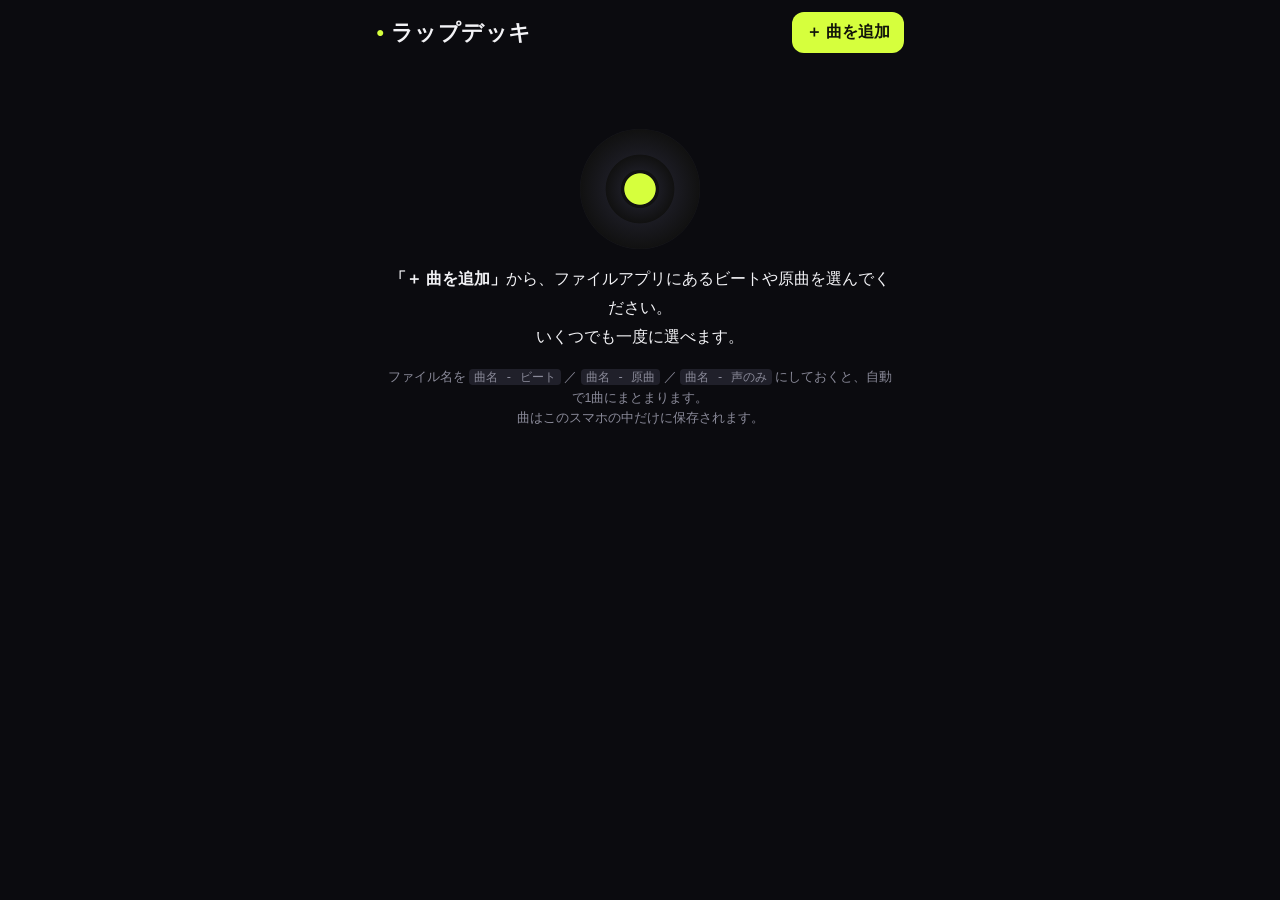
==== index.html @ a67a4ae7 "ラップデッキ：スマホ用ビートプレイヤー（入りカウント・スクラッチ） Co-Authored-By: Claude Opus 5.5 <noreply@anthropic.com>" ====
<!DOCTYPE html>
<html lang="ja">
<head>
<meta charset="UTF-8">
<meta name="viewport" content="width=device-width, initial-scale=1, viewport-fit=cover, user-scalable=no">
<meta name="apple-mobile-web-app-capable" content="yes">
<meta name="mobile-web-app-capable" content="yes">
<meta name="apple-mobile-web-app-status-bar-style" content="black-translucent">
<meta name="apple-mobile-web-app-title" content="ラップデッキ">
<meta name="theme-color" content="#0b0b0f">
<title>ラップデッキ</title>
<link rel="manifest" href="manifest.webmanifest">
<link rel="apple-touch-icon" href="icon-180.png">
<link rel="icon" href="icon-192.png">
<link rel="stylesheet" href="style.css">
</head>
<body data-screen="library">

<!-- ライブラリ -->
<main id="library" class="screen">
  <header class="bar">
    <h1>ラップデッキ</h1>
    <label class="btn primary">＋ 曲を追加
      <input id="pick" type="file" multiple accept="audio/*,video/mp4,.m4a,.wav,.mp3" hidden>
    </label>
  </header>
  <div id="searchWrap" hidden><input id="search" type="search" placeholder="曲名で探す"></div>
  <div id="songs"></div>
  <div id="empty" class="empty" hidden>
    <div class="vinyl-mini"></div>
    <p><b>「＋ 曲を追加」</b>から、ファイルアプリにあるビートや原曲を選んでください。<br>いくつでも一度に選べます。</p>
    <p class="hint">ファイル名を <code>曲名 - ビート</code> ／ <code>曲名 - 原曲</code> ／ <code>曲名 - 声のみ</code> にしておくと、自動で1曲にまとまります。<br>曲はこのスマホの中だけに保存されます。</p>
  </div>
</main>

<!-- プレイヤー -->
<main id="player" class="screen">
  <header class="bar">
    <button id="back" class="icon" aria-label="戻る">‹</button>
    <h2 id="pTitle"></h2>
    <button id="edit" class="btn">調整</button>
  </header>
  <div id="layers"></div>
  <div class="wavewrap">
    <canvas id="wave"></canvas>
  </div>
  <div class="info">
    <span id="time">0:00 / 0:00</span>
    <span id="counter"></span>
    <span><span id="beatDot"></span><span id="bpm"></span></span>
  </div>
  <div class="info sub"><span id="entryInfo"></span><span id="status"></span></div>

  <div class="deck">
    <button id="cut" aria-label="カット">CUT</button>
    <div class="platter">
      <div id="disc">
        <div class="mark"></div>
        <div class="label"><span id="discLabel"></span></div>
      </div>
      <div id="count"></div>
    </div>
  </div>

  <nav class="transport">
    <button id="toEntry" title="入りの2小節前から">⏮<small>入り前</small></button>
    <button id="prevBar">−1<small>小節</small></button>
    <button id="play" class="playbtn">▶</button>
    <button id="nextBar">+1<small>小節</small></button>
    <button id="loop">🔁</button>
  </nav>
</main>

<div id="scrim" hidden></div>

<section id="importSheet" class="sheet" hidden>
  <header><h3>取り込み</h3><button class="icon" data-close>×</button></header>
  <p class="hint">種類（ビート・原曲・声のみ）と、どの曲に入れるかを確認してください。</p>
  <div id="importBody"></div>
  <footer><button id="importGo" class="primary wide">保存</button></footer>
</section>

<section id="editSheet" class="sheet" hidden>
  <header><h3>調整</h3><button class="icon" data-close>×</button></header>
  <div id="editBody"></div>
</section>

<div id="toast"></div>
<script type="module" src="app.js"></script>
</body>
</html>
---- style.css ----
:root {
  --bg: #0b0b0f;
  --panel: #16161d;
  --panel2: #20202a;
  --line: #2c2c38;
  --text: #f3f3f6;
  --dim: #8a8a99;
  --accent: #d6ff3d;      /* ビート・再生 */
  --accent-ink: #11140a;
  --voice: #ff4f8b;       /* 声 */
  --entry: #ffc23d;       /* 入り */
  --wave: #4a4a5c;
  --grid: #6a6a80;
  --loop: rgba(214, 255, 61, 0.14);
  --danger: #ff5a5a;
  color-scheme: dark;
}
* { box-sizing: border-box; -webkit-tap-highlight-color: transparent; }
html, body { margin: 0; height: 100%; background: var(--bg); color: var(--text); }
body {
  font-family: -apple-system, "Hiragino Sans", "Noto Sans JP", sans-serif;
  overscroll-behavior: none;
  -webkit-user-select: none; user-select: none;
  padding: env(safe-area-inset-top) 0 env(safe-area-inset-bottom);
}
button, .btn, select, input { font: inherit; color: inherit; }
button, .btn {
  background: var(--panel2); border: 0; border-radius: 12px; padding: 10px 14px;
  cursor: pointer; display: inline-flex; align-items: center; justify-content: center; gap: 4px;
  white-space: nowrap; touch-action: manipulation;
}
button:active, .btn:active { filter: brightness(1.35); }
button:disabled { opacity: .35; }
.primary { background: var(--accent); color: var(--accent-ink); font-weight: 700; }
.danger { background: transparent; color: var(--danger); border: 1px solid #5a2a2a; }
.small { font-size: 12px; padding: 6px 10px; }
.icon { background: transparent; font-size: 28px; padding: 0 10px; line-height: 1; }
.hint { color: var(--dim); font-size: 12.5px; line-height: 1.6; margin: 6px 0; }
code { background: var(--panel2); padding: 1px 5px; border-radius: 4px; font-size: 12px; }

.screen { display: none; max-width: 560px; margin: 0 auto; padding: 0 16px; }
body[data-screen="library"] #library { display: block; }
body[data-screen="player"] #player { display: flex; flex-direction: column; height: calc(100dvh - env(safe-area-inset-top) - env(safe-area-inset-bottom)); }

.bar { display: flex; align-items: center; gap: 8px; padding: 12px 0; }
.bar h1 { font-size: 22px; margin: 0; flex: 1; letter-spacing: .02em; }
.bar h1::before { content: "●"; color: var(--accent); margin-right: 6px; font-size: 14px; vertical-align: 3px; }
.bar h2 { font-size: 17px; margin: 0; flex: 1; overflow: hidden; text-overflow: ellipsis; white-space: nowrap; }

#searchWrap input, .ititle {
  width: 100%; background: var(--panel); border: 1px solid var(--line); border-radius: 12px;
  padding: 10px 12px; margin-bottom: 10px; -webkit-user-select: text; user-select: text;
}

/* 曲カード */
#songs { display: flex; flex-direction: column; gap: 10px; padding-bottom: 24px; }
.card {
  display: block; text-align: left; width: 100%; background: var(--panel); border: 1px solid var(--line);
  border-radius: 16px; padding: 14px; white-space: normal;
}
.card-top { display: flex; align-items: baseline; gap: 8px; }
.card .title { font-weight: 700; font-size: 16px; flex: 1; }
.card .dur { color: var(--dim); font-size: 13px; font-variant-numeric: tabular-nums; }
.chips { display: flex; flex-wrap: wrap; gap: 6px; margin: 8px 0 6px; }
.chip { font-size: 12px; padding: 3px 8px; border-radius: 999px; background: var(--panel2); }
.t-beat.chip, .layer.t-beat.on { box-shadow: inset 0 0 0 1.5px var(--accent); }
.t-orig.chip, .layer.t-orig.on { box-shadow: inset 0 0 0 1.5px #7fb6ff; }
.t-vocal.chip, .layer.t-vocal.on { box-shadow: inset 0 0 0 1.5px var(--voice); }
.t-part.chip, .layer.t-part.on { box-shadow: inset 0 0 0 1.5px #b48cff; }
.meta { display: flex; gap: 12px; font-size: 13px; color: var(--text); font-variant-numeric: tabular-nums; }
.meta span:first-child { color: var(--entry); }
.meta .dim { color: var(--dim) !important; }
.busy { color: var(--dim) !important; animation: blink 1s infinite alternate; }
@keyframes blink { to { opacity: .4; } }

.empty { text-align: center; padding: 40px 8px; line-height: 1.8; }
.vinyl-mini {
  width: 120px; height: 120px; margin: 0 auto 16px; border-radius: 50%;
  background: radial-gradient(circle, var(--accent) 0 18%, #111 19% 22%, #1b1b22 23%, #111 40%, #1b1b22 41%, #111 70%, #1b1b22 71%);
}

/* プレイヤー */
#layers { display: flex; gap: 8px; flex-wrap: wrap; }
.layer { font-size: 14px; padding: 9px 12px; opacity: .55; }
.layer.on { opacity: 1; background: #2a2a36; font-weight: 700; }
.wavewrap { margin-top: 12px; background: var(--panel); border-radius: 12px; padding: 6px; }
#wave { width: 100%; height: 104px; display: block; touch-action: none; }
.info { display: flex; justify-content: space-between; align-items: center; gap: 8px; margin-top: 8px; font-size: 13px; font-variant-numeric: tabular-nums; }
.info.sub { margin-top: 2px; color: var(--dim); font-size: 12px; min-height: 16px; }
#entryInfo { color: var(--entry); }
#counter { font-weight: 700; color: var(--accent); }
#beatDot { display: inline-block; width: 8px; height: 8px; border-radius: 50%; background: var(--accent); margin-right: 6px; opacity: .15; vertical-align: 1px; }

.deck { flex: 1; display: flex; align-items: center; gap: 12px; min-height: 0; padding: 10px 0; }
#cut {
  width: 64px; align-self: stretch; max-height: 280px; margin: auto 0; border-radius: 16px;
  background: var(--panel2); font-weight: 800; letter-spacing: .08em; font-size: 13px; touch-action: none;
  border: 1px solid var(--line);
}
#cut.on { background: var(--voice); color: #fff; }
.platter { flex: 1; position: relative; display: flex; align-items: center; justify-content: center; min-height: 0; height: 100%; }
#disc {
  width: min(100%, 100cqh, 420px); aspect-ratio: 1; border-radius: 50%; position: relative; touch-action: none;
  background:
    repeating-radial-gradient(circle, #111 0 2px, #17171d 2px 4px),
    #111;
  box-shadow: 0 0 0 6px #1c1c24, 0 10px 40px rgba(0, 0, 0, .6);
  will-change: transform;
}
.platter { container-type: size; }
#disc.held { box-shadow: 0 0 0 6px var(--accent), 0 10px 40px rgba(0, 0, 0, .6); }
#disc .mark { position: absolute; left: 50%; top: 4%; width: 3px; height: 22%; margin-left: -1.5px; background: var(--accent); border-radius: 2px; opacity: .9; }
#disc .label {
  position: absolute; inset: 31%; border-radius: 50%; background: var(--accent); color: var(--accent-ink);
  display: flex; align-items: center; justify-content: center; text-align: center; padding: 8%;
  font-weight: 800; font-size: 13px; line-height: 1.2; overflow: hidden;
}
#discLabel { display: -webkit-box; -webkit-line-clamp: 3; -webkit-box-orient: vertical; overflow: hidden; }
#count {
  position: absolute; pointer-events: none; font-size: 88px; font-weight: 900; color: var(--entry);
  text-shadow: 0 4px 30px rgba(0, 0, 0, .8), 0 0 2px #000;
}
#count.pop { animation: pop .35s ease-out; }
@keyframes pop { from { transform: scale(1.5); opacity: .3; } to { transform: scale(1); opacity: 1; } }

.transport { display: grid; grid-template-columns: repeat(5, 1fr); gap: 8px; padding: 6px 0 14px; }
.transport button { flex-direction: column; height: 60px; font-size: 18px; padding: 4px; }
.transport small { font-size: 10px; color: var(--dim); }
.transport .playbtn { background: var(--accent); color: var(--accent-ink); font-size: 24px; font-weight: 900; }
#loop.on { box-shadow: inset 0 0 0 1.5px var(--accent); font-size: 13px; }

/* シート */
#scrim { position: fixed; inset: 0; background: rgba(0, 0, 0, .55); z-index: 10; }
.sheet {
  position: fixed; left: 0; right: 0; bottom: 0; z-index: 11; max-height: 88dvh; overflow-y: auto;
  background: var(--panel); border-radius: 20px 20px 0 0; padding: 4px 16px calc(16px + env(safe-area-inset-bottom));
  max-width: 560px; margin: 0 auto; -webkit-overflow-scrolling: touch;
}
.sheet > header { display: flex; align-items: center; position: sticky; top: 0; background: var(--panel); padding: 10px 0 4px; z-index: 1; }
.sheet h3 { margin: 0; flex: 1; font-size: 17px; }
.sheet footer { position: sticky; bottom: calc(-16px - env(safe-area-inset-bottom)); background: var(--panel); padding: 10px 0; }
.wide { width: 100%; padding: 14px; font-size: 16px; }
.igroup { border: 1px solid var(--line); border-radius: 14px; padding: 12px; margin: 10px 0; }
.igroup .small { color: var(--dim); font-size: 11px; display: block; margin-bottom: 4px; padding: 0; }
.ifile { display: flex; gap: 10px; align-items: flex-start; padding: 8px 0; border-top: 1px solid var(--line); }
.ifile.off { opacity: .4; }
.ifile .use input { width: 20px; height: 20px; margin-top: 2px; accent-color: var(--accent); }
.iname { flex: 1; min-width: 0; }
.fname { font-size: 12.5px; word-break: break-all; color: var(--dim); }
.irow { display: flex; gap: 6px; margin-top: 6px; flex-wrap: wrap; }
select { background: var(--panel2); border: 1px solid var(--line); border-radius: 10px; padding: 7px 8px; font-size: 14px; max-width: 100%; }
select.move { flex: 1; min-width: 0; }
#editBody section { padding: 12px 0; border-bottom: 1px solid var(--line); }
#editBody h3 { font-size: 14px; margin: 0 0 8px; display: flex; gap: 10px; align-items: baseline; color: var(--dim); }
#editBody .val { color: var(--text); font-size: 18px; font-variant-numeric: tabular-nums; }
.tag { font-size: 11px; background: var(--entry); color: #000; border-radius: 6px; padding: 1px 6px; }
.row { display: flex; gap: 8px; flex-wrap: wrap; }
.row .tap { min-width: 84px; }
.switch { display: flex; gap: 10px; align-items: center; font-size: 14px; }
.switch input { width: 20px; height: 20px; accent-color: var(--accent); }
#editBody .btn { margin-top: 8px; margin-right: 6px; }

#toast {
  position: fixed; left: 50%; bottom: calc(90px + env(safe-area-inset-bottom)); transform: translate(-50%, 20px);
  background: #000c; padding: 10px 16px; border-radius: 999px; font-size: 14px; opacity: 0; transition: .25s; pointer-events: none; z-index: 20;
}
#toast.show { opacity: 1; transform: translate(-50%, 0); }
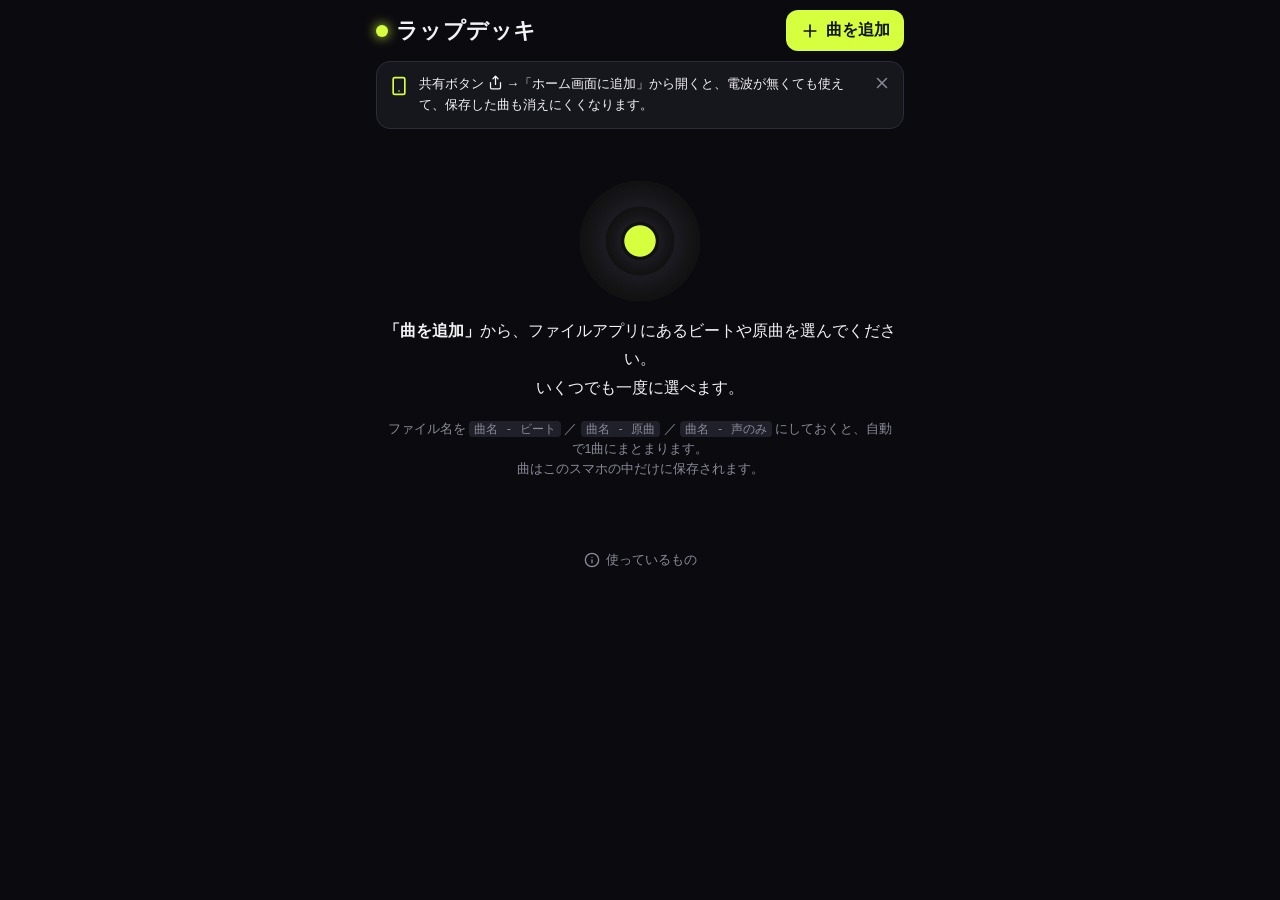
==== commit d31a1f23: "聴くモード（画面を消しても再生・次の曲へ）と素材帳に合わせた見た目 - 聴くモード：<audio> で再生してロック画面から操作、終わったら次の曲へ、全部流す - 絵文字をやめて Lucide アイコ" ====
--- a/index.html
+++ b/index.html
@@ -2,7 +2,7 @@
 <html lang="ja">
 <head>
 <meta charset="UTF-8">
-<meta name="viewport" content="width=device-width, initial-scale=1, viewport-fit=cover, user-scalable=no">
+<meta name="viewport" content="width=device-width, initial-scale=1, maximum-scale=1, user-scalable=no, viewport-fit=cover">
 <meta name="apple-mobile-web-app-capable" content="yes">
 <meta name="mobile-web-app-capable" content="yes">
 <meta name="apple-mobile-web-app-status-bar-style" content="black-translucent">
@@ -14,31 +14,52 @@
 <link rel="icon" href="icon-192.png">
 <link rel="stylesheet" href="style.css">
 </head>
-<body data-screen="library">
+<body data-screen="library" data-mode="dj">
 
 <!-- ライブラリ -->
 <main id="library" class="screen">
   <header class="bar">
-    <h1>ラップデッキ</h1>
-    <label class="btn primary">＋ 曲を追加
+    <h1><span class="logo-dot"></span>ラップデッキ</h1>
+    <label class="btn primary" data-icon="plus">曲を追加
       <input id="pick" type="file" multiple accept="audio/*,video/mp4,.m4a,.wav,.mp3" hidden>
     </label>
   </header>
-  <div id="searchWrap" hidden><input id="search" type="search" placeholder="曲名で探す"></div>
+
+  <div id="install" class="notice" hidden>
+    <span data-icon="smartphone"></span>
+    <p>共有ボタン <span class="inline-ic" data-icon="share"></span> →「ホーム画面に追加」から開くと、電波が無くても使えて、保存した曲も消えにくくなります。</p>
+    <button id="installClose" class="icon-btn" aria-label="閉じる" data-icon="x"></button>
+  </div>
+
+  <div class="lib-tools">
+    <div id="searchWrap" class="search" hidden>
+      <span data-icon="search"></span>
+      <input id="search" type="search" placeholder="曲名で探す" inputmode="search" enterkeyhint="search" autocapitalize="off" autocorrect="off" spellcheck="false">
+    </div>
+    <button id="playAll" class="btn" data-icon="list-music" hidden>全部流す</button>
+  </div>
+
   <div id="songs"></div>
+
   <div id="empty" class="empty" hidden>
     <div class="vinyl-mini"></div>
-    <p><b>「＋ 曲を追加」</b>から、ファイルアプリにあるビートや原曲を選んでください。<br>いくつでも一度に選べます。</p>
+    <p><b>「曲を追加」</b>から、ファイルアプリにあるビートや原曲を選んでください。<br>いくつでも一度に選べます。</p>
     <p class="hint">ファイル名を <code>曲名 - ビート</code> ／ <code>曲名 - 原曲</code> ／ <code>曲名 - 声のみ</code> にしておくと、自動で1曲にまとまります。<br>曲はこのスマホの中だけに保存されます。</p>
   </div>
+
+  <footer class="lib-foot"><button id="aboutBtn" class="link" data-icon="info">使っているもの</button></footer>
 </main>
 
 <!-- プレイヤー -->
 <main id="player" class="screen">
   <header class="bar">
-    <button id="back" class="icon" aria-label="戻る">‹</button>
+    <button id="back" class="icon-btn" aria-label="戻る" data-icon="chevron-left"></button>
     <h2 id="pTitle"></h2>
-    <button id="edit" class="btn">調整</button>
+    <div id="modeSeg" class="seg" role="tablist">
+      <button data-mode="dj" data-icon="disc-3">DJ</button>
+      <button data-mode="listen" data-icon="headphones">聴く</button>
+    </div>
+    <button id="edit" class="icon-btn" aria-label="調整" data-icon="settings-2"></button>
   </header>
   <div id="layers"></div>
   <div class="wavewrap">
@@ -51,38 +72,72 @@
   </div>
   <div class="info sub"><span id="entryInfo"></span><span id="status"></span></div>
 
-  <div class="deck">
-    <button id="cut" aria-label="カット">CUT</button>
-    <div class="platter">
-      <div id="disc">
-        <div class="mark"></div>
-        <div class="label"><span id="discLabel"></span></div>
+  <div class="stage">
+    <!-- DJ：レコードをこする -->
+    <div class="deck">
+      <button id="cut" aria-label="カット" data-icon="scissors">CUT</button>
+      <div class="platter">
+        <div id="disc">
+          <div class="mark"></div>
+          <div class="label"><span id="discLabel"></span></div>
+        </div>
+        <div class="count"></div>
       </div>
-      <div id="count"></div>
+    </div>
+    <!-- 聴く：画面を消しても流れる -->
+    <div class="listen">
+      <div class="cover"><span id="coverTitle"></span><div class="count"></div></div>
+      <p class="hint center">画面を消しても流れ続けます。ロック画面からも操作できます。</p>
+      <div class="next-row">
+        <div class="next-info"><small>次の曲</small><span id="nextTitle">—</span></div>
+        <button id="nextBtn" class="icon-btn" aria-label="次の曲" data-icon="skip-forward"></button>
+      </div>
+      <label class="switch"><input id="autoNext" type="checkbox">終わったら次の曲へ</label>
     </div>
   </div>
 
   <nav class="transport">
-    <button id="toEntry" title="入りの2小節前から">⏮<small>入り前</small></button>
-    <button id="prevBar">−1<small>小節</small></button>
-    <button id="play" class="playbtn">▶</button>
-    <button id="nextBar">+1<small>小節</small></button>
-    <button id="loop">🔁</button>
+    <button id="toEntry" data-icon="skip-back"><small>入り前</small></button>
+    <button id="prevBar" data-icon="chevrons-left"><small>1小節</small></button>
+    <button id="play" class="playbtn" aria-label="再生"></button>
+    <button id="nextBar" data-icon="chevrons-right"><small>1小節</small></button>
+    <button id="loop"></button>
   </nav>
 </main>
 
-<div id="scrim" hidden></div>
-
-<section id="importSheet" class="sheet" hidden>
-  <header><h3>取り込み</h3><button class="icon" data-close>×</button></header>
+<!-- 取り込み（その場で開く画面） -->
+<section id="importPanel" class="panel" hidden>
+  <header class="bar">
+    <button class="icon-btn" aria-label="閉じる" data-close data-icon="chevron-left"></button>
+    <h2>取り込み</h2>
+  </header>
   <p class="hint">種類（ビート・原曲・声のみ）と、どの曲に入れるかを確認してください。</p>
   <div id="importBody"></div>
-  <footer><button id="importGo" class="primary wide">保存</button></footer>
+  <footer class="panel-foot"><button id="importGo" class="primary wide">保存</button></footer>
 </section>
 
-<section id="editSheet" class="sheet" hidden>
-  <header><h3>調整</h3><button class="icon" data-close>×</button></header>
+<!-- 調整 -->
+<section id="editPanel" class="panel" hidden>
+  <header class="bar">
+    <button class="icon-btn" aria-label="閉じる" data-close data-icon="chevron-left"></button>
+    <h2>調整</h2>
+  </header>
   <div id="editBody"></div>
+</section>
+
+<!-- 使っているもの -->
+<section id="aboutPanel" class="panel" hidden>
+  <header class="bar">
+    <button class="icon-btn" aria-label="閉じる" data-close data-icon="chevron-left"></button>
+    <h2>使っているもの</h2>
+  </header>
+  <div class="about">
+    <h3>アイコン</h3>
+    <p><a href="https://lucide.dev/" target="_blank" rel="noopener">Lucide</a> v0.460.0（ISC License）</p>
+    <p class="license">Copyright (c) for portions of Lucide are held by Cole Bemis 2013-2022 as part of Feather (MIT). All other copyright (c) for Lucide are held by Lucide Contributors 2022.<br><br>Permission to use, copy, modify, and/or distribute this software for any purpose with or without fee is hereby granted, provided that the above copyright notice and this permission notice appear in all copies.<br><br>THE SOFTWARE IS PROVIDED "AS IS" AND THE AUTHOR DISCLAIMS ALL WARRANTIES WITH REGARD TO THIS SOFTWARE INCLUDING ALL IMPLIED WARRANTIES OF MERCHANTABILITY AND FITNESS. IN NO EVENT SHALL THE AUTHOR BE LIABLE FOR ANY SPECIAL, DIRECT, INDIRECT, OR CONSEQUENTIAL DAMAGES OR ANY DAMAGES WHATSOEVER RESULTING FROM LOSS OF USE, DATA OR PROFITS, WHETHER IN AN ACTION OF CONTRACT, NEGLIGENCE OR OTHER TORTIOUS ACTION, ARISING OUT OF OR IN CONNECTION WITH THE USE OR PERFORMANCE OF THIS SOFTWARE.</p>
+    <h3>曲</h3>
+    <p>読み込んだ曲は、このスマホの中だけに保存されます。どこにも送られません。</p>
+  </div>
 </section>
 
 <div id="toast"></div>
--- a/style.css
+++ b/style.css
@@ -8,6 +8,8 @@
   --accent: #d6ff3d;      /* ビート・再生 */
   --accent-ink: #11140a;
   --voice: #ff4f8b;       /* 声 */
+  --orig: #7fb6ff;        /* 原曲 */
+  --part: #b48cff;
   --entry: #ffc23d;       /* 入り */
   --wave: #4a4a5c;
   --grid: #6a6a80;
@@ -15,63 +17,101 @@
   --danger: #ff5a5a;
   color-scheme: dark;
 }
+
+/* ---- アプリらしくする小技（素材帳） ---- */
 * { box-sizing: border-box; -webkit-tap-highlight-color: transparent; }
-html, body { margin: 0; height: 100%; background: var(--bg); color: var(--text); }
+html, body {
+  margin: 0; background: var(--bg); color: var(--text);
+  overscroll-behavior: none; -webkit-text-size-adjust: 100%; touch-action: manipulation;
+}
 body {
+  min-height: 100dvh;
   font-family: -apple-system, "Hiragino Sans", "Noto Sans JP", sans-serif;
-  overscroll-behavior: none;
-  -webkit-user-select: none; user-select: none;
+  -webkit-user-select: none; user-select: none; -webkit-touch-callout: none;
   padding: env(safe-area-inset-top) 0 env(safe-area-inset-bottom);
 }
-button, .btn, select, input { font: inherit; color: inherit; }
+input, textarea, select { font: inherit; font-size: 16px; color: inherit; -webkit-user-select: text; user-select: text; }
+button, .btn { font: inherit; color: inherit; }
+img { -webkit-user-drag: none; }
+
+.ic { width: 20px; height: 20px; flex: none; fill: none; stroke: currentColor; stroke-width: 2; stroke-linecap: round; stroke-linejoin: round; }
+.ic.big { width: 28px; height: 28px; }
+
 button, .btn {
   background: var(--panel2); border: 0; border-radius: 12px; padding: 10px 14px;
-  cursor: pointer; display: inline-flex; align-items: center; justify-content: center; gap: 4px;
-  white-space: nowrap; touch-action: manipulation;
-}
-button:active, .btn:active { filter: brightness(1.35); }
+  cursor: pointer; display: inline-flex; align-items: center; justify-content: center; gap: 6px;
+  white-space: nowrap; transition: transform .08s ease, filter .08s ease;
+}
+button:active, .btn:active { transform: scale(.97); filter: brightness(1.25); }
 button:disabled { opacity: .35; }
 .primary { background: var(--accent); color: var(--accent-ink); font-weight: 700; }
-.danger { background: transparent; color: var(--danger); border: 1px solid #5a2a2a; }
-.small { font-size: 12px; padding: 6px 10px; }
-.icon { background: transparent; font-size: 28px; padding: 0 10px; line-height: 1; }
+.danger { background: transparent; color: var(--danger); box-shadow: inset 0 0 0 1px #5a2a2a; }
+.small { font-size: 13px; padding: 6px 10px; }
+.small .ic { width: 16px; height: 16px; }
+.icon-btn { background: transparent; padding: 8px; border-radius: 12px; }
+.icon-btn .ic { width: 24px; height: 24px; }
+.link { background: transparent; color: var(--dim); font-size: 13px; padding: 8px; }
+.link .ic { width: 16px; height: 16px; }
 .hint { color: var(--dim); font-size: 12.5px; line-height: 1.6; margin: 6px 0; }
+.center { text-align: center; }
 code { background: var(--panel2); padding: 1px 5px; border-radius: 4px; font-size: 12px; }
 
 .screen { display: none; max-width: 560px; margin: 0 auto; padding: 0 16px; }
 body[data-screen="library"] #library { display: block; }
-body[data-screen="player"] #player { display: flex; flex-direction: column; height: calc(100dvh - env(safe-area-inset-top) - env(safe-area-inset-bottom)); }
-
-.bar { display: flex; align-items: center; gap: 8px; padding: 12px 0; }
-.bar h1 { font-size: 22px; margin: 0; flex: 1; letter-spacing: .02em; }
-.bar h1::before { content: "●"; color: var(--accent); margin-right: 6px; font-size: 14px; vertical-align: 3px; }
-.bar h2 { font-size: 17px; margin: 0; flex: 1; overflow: hidden; text-overflow: ellipsis; white-space: nowrap; }
-
-#searchWrap input, .ititle {
-  width: 100%; background: var(--panel); border: 1px solid var(--line); border-radius: 12px;
-  padding: 10px 12px; margin-bottom: 10px; -webkit-user-select: text; user-select: text;
-}
-
-/* 曲カード */
-#songs { display: flex; flex-direction: column; gap: 10px; padding-bottom: 24px; }
+body[data-screen="player"] #player {
+  display: flex; flex-direction: column;
+  height: calc(100dvh - env(safe-area-inset-top) - env(safe-area-inset-bottom));
+}
+
+.bar { display: flex; align-items: center; gap: 6px; padding: 10px 0; }
+.bar h1 { font-size: 22px; margin: 0; flex: 1; display: flex; align-items: center; gap: 8px; letter-spacing: .02em; }
+.logo-dot { width: 12px; height: 12px; border-radius: 50%; background: var(--accent); box-shadow: 0 0 12px var(--accent); }
+.bar h2 { font-size: 17px; margin: 0; flex: 1; min-width: 0; overflow: hidden; text-overflow: ellipsis; white-space: nowrap; }
+#player .bar { margin-left: -8px; }
+
+/* ---- ライブラリ ---- */
+.notice {
+  display: flex; gap: 10px; align-items: flex-start; background: var(--panel); border: 1px solid var(--line);
+  border-radius: 14px; padding: 12px; margin-bottom: 12px; font-size: 13px; line-height: 1.6;
+}
+.notice > span .ic { color: var(--accent); margin-top: 2px; }
+.notice p { margin: 0; flex: 1; }
+.notice .icon-btn { padding: 2px; margin: -2px -2px 0 0; }
+.notice .icon-btn .ic { width: 18px; height: 18px; color: var(--dim); }
+.inline-ic .ic { width: 15px; height: 15px; vertical-align: -2px; }
+
+.lib-tools { display: flex; gap: 8px; margin-bottom: 10px; }
+.lib-tools:has(> [hidden]:first-child + [hidden]) { display: none; }
+.search { flex: 1; min-width: 0; display: flex; align-items: center; gap: 8px; background: var(--panel); border: 1px solid var(--line); border-radius: 12px; padding: 0 12px; }
+.search .ic { color: var(--dim); width: 18px; height: 18px; }
+.search input { flex: 1; min-width: 0; background: transparent; border: 0; outline: 0; padding: 10px 0; }
+#playAll { margin-left: auto; flex: none; }
+#playAll .ic { color: var(--accent); }
+
+#songs { display: flex; flex-direction: column; gap: 10px; }
 .card {
   display: block; text-align: left; width: 100%; background: var(--panel); border: 1px solid var(--line);
   border-radius: 16px; padding: 14px; white-space: normal;
 }
+.card:active { transform: scale(.985); }
 .card-top { display: flex; align-items: baseline; gap: 8px; }
 .card .title { font-weight: 700; font-size: 16px; flex: 1; }
 .card .dur { color: var(--dim); font-size: 13px; font-variant-numeric: tabular-nums; }
 .chips { display: flex; flex-wrap: wrap; gap: 6px; margin: 8px 0 6px; }
-.chip { font-size: 12px; padding: 3px 8px; border-radius: 999px; background: var(--panel2); }
-.t-beat.chip, .layer.t-beat.on { box-shadow: inset 0 0 0 1.5px var(--accent); }
-.t-orig.chip, .layer.t-orig.on { box-shadow: inset 0 0 0 1.5px #7fb6ff; }
-.t-vocal.chip, .layer.t-vocal.on { box-shadow: inset 0 0 0 1.5px var(--voice); }
-.t-part.chip, .layer.t-part.on { box-shadow: inset 0 0 0 1.5px #b48cff; }
-.meta { display: flex; gap: 12px; font-size: 13px; color: var(--text); font-variant-numeric: tabular-nums; }
-.meta span:first-child { color: var(--entry); }
-.meta .dim { color: var(--dim) !important; }
-.busy { color: var(--dim) !important; animation: blink 1s infinite alternate; }
+.chip { display: inline-flex; align-items: center; gap: 4px; font-size: 12px; padding: 3px 9px 3px 7px; border-radius: 999px; background: var(--panel2); }
+.chip .ic { width: 14px; height: 14px; }
+.t-beat { --c: var(--accent); }
+.t-orig { --c: var(--orig); }
+.t-vocal { --c: var(--voice); }
+.t-part { --c: var(--part); }
+.chip, .layer.on { box-shadow: inset 0 0 0 1.5px var(--c); }
+.chip .ic, .layer.on .ic { color: var(--c); }
+.meta { display: flex; gap: 12px; font-size: 13px; font-variant-numeric: tabular-nums; }
+.meta .entry { color: var(--entry); }
+.meta .dim { color: var(--dim); }
+.busy { color: var(--dim); animation: blink 1s infinite alternate; }
 @keyframes blink { to { opacity: .4; } }
+.lib-foot { text-align: center; padding: 18px 0 24px; }
 
 .empty { text-align: center; padding: 40px 8px; line-height: 1.8; }
 .vinyl-mini {
@@ -79,10 +119,16 @@
   background: radial-gradient(circle, var(--accent) 0 18%, #111 19% 22%, #1b1b22 23%, #111 40%, #1b1b22 41%, #111 70%, #1b1b22 71%);
 }
 
-/* プレイヤー */
+/* ---- プレイヤー ---- */
+.seg { display: flex; background: var(--panel); border-radius: 12px; padding: 3px; gap: 2px; flex: none; }
+.seg button { background: transparent; padding: 6px 10px; font-size: 13px; color: var(--dim); border-radius: 9px; gap: 4px; }
+.seg button .ic { width: 16px; height: 16px; }
+.seg button.on { background: var(--panel2); color: var(--text); font-weight: 700; }
+.seg button.on .ic { color: var(--accent); }
+
 #layers { display: flex; gap: 8px; flex-wrap: wrap; }
-.layer { font-size: 14px; padding: 9px 12px; opacity: .55; }
-.layer.on { opacity: 1; background: #2a2a36; font-weight: 700; }
+.layer { font-size: 14px; padding: 9px 12px; color: var(--dim); }
+.layer.on { color: var(--text); background: #2a2a36; font-weight: 700; }
 .wavewrap { margin-top: 12px; background: var(--panel); border-radius: 12px; padding: 6px; }
 #wave { width: 100%; height: 104px; display: block; touch-action: none; }
 .info { display: flex; justify-content: space-between; align-items: center; gap: 8px; margin-top: 8px; font-size: 13px; font-variant-numeric: tabular-nums; }
@@ -91,23 +137,25 @@
 #counter { font-weight: 700; color: var(--accent); }
 #beatDot { display: inline-block; width: 8px; height: 8px; border-radius: 50%; background: var(--accent); margin-right: 6px; opacity: .15; vertical-align: 1px; }
 
-.deck { flex: 1; display: flex; align-items: center; gap: 12px; min-height: 0; padding: 10px 0; }
+.stage { flex: 1; position: relative; min-height: 0; display: flex; }
+.deck, .listen { flex: 1; min-height: 0; }
+body[data-mode="dj"] .listen, body[data-mode="listen"] .deck { display: none; }
+
+.deck { display: flex; align-items: center; gap: 12px; padding: 10px 0; }
 #cut {
-  width: 64px; align-self: stretch; max-height: 280px; margin: auto 0; border-radius: 16px;
+  width: 64px; align-self: stretch; max-height: 280px; margin: auto 0; border-radius: 16px; flex-direction: column;
   background: var(--panel2); font-weight: 800; letter-spacing: .08em; font-size: 13px; touch-action: none;
-  border: 1px solid var(--line);
-}
-#cut.on { background: var(--voice); color: #fff; }
-.platter { flex: 1; position: relative; display: flex; align-items: center; justify-content: center; min-height: 0; height: 100%; }
+  box-shadow: inset 0 0 0 1px var(--line);
+}
+#cut .ic { opacity: .7; }
+#cut.on { background: var(--voice); color: #fff; transform: none; }
+.platter { flex: 1; position: relative; display: flex; align-items: center; justify-content: center; min-height: 0; height: 100%; container-type: size; }
 #disc {
   width: min(100%, 100cqh, 420px); aspect-ratio: 1; border-radius: 50%; position: relative; touch-action: none;
-  background:
-    repeating-radial-gradient(circle, #111 0 2px, #17171d 2px 4px),
-    #111;
+  background: repeating-radial-gradient(circle, #111 0 2px, #17171d 2px 4px), #111;
   box-shadow: 0 0 0 6px #1c1c24, 0 10px 40px rgba(0, 0, 0, .6);
   will-change: transform;
 }
-.platter { container-type: size; }
 #disc.held { box-shadow: 0 0 0 6px var(--accent), 0 10px 40px rgba(0, 0, 0, .6); }
 #disc .mark { position: absolute; left: 50%; top: 4%; width: 3px; height: 22%; margin-left: -1.5px; background: var(--accent); border-radius: 2px; opacity: .9; }
 #disc .label {
@@ -116,52 +164,88 @@
   font-weight: 800; font-size: 13px; line-height: 1.2; overflow: hidden;
 }
 #discLabel { display: -webkit-box; -webkit-line-clamp: 3; -webkit-box-orient: vertical; overflow: hidden; }
-#count {
-  position: absolute; pointer-events: none; font-size: 88px; font-weight: 900; color: var(--entry);
-  text-shadow: 0 4px 30px rgba(0, 0, 0, .8), 0 0 2px #000;
-}
-#count.pop { animation: pop .35s ease-out; }
+
+.listen { display: flex; flex-direction: column; align-items: center; justify-content: center; gap: 12px; padding: 12px 0; }
+.cover {
+  width: min(78%, 46dvh, 320px); aspect-ratio: 1; border-radius: 24px; padding: 20px;
+  display: flex; align-items: flex-end;
+  background:
+    radial-gradient(circle at 78% 22%, rgba(214, 255, 61, .9) 0 9%, transparent 9.5%),
+    repeating-radial-gradient(circle at 78% 22%, transparent 0 10px, rgba(255, 255, 255, .035) 10px 11px),
+    linear-gradient(150deg, #23232e, #121218);
+  box-shadow: inset 0 0 0 1px var(--line), 0 16px 40px rgba(0, 0, 0, .5);
+  font-weight: 800; font-size: 22px; line-height: 1.25; overflow: hidden; position: relative;
+}
+.next-row { display: flex; align-items: center; gap: 8px; width: min(100%, 360px); background: var(--panel); border-radius: 14px; padding: 6px 6px 6px 14px; }
+.next-info { flex: 1; min-width: 0; display: flex; flex-direction: column; }
+.next-info small { color: var(--dim); font-size: 11px; }
+.next-info span { overflow: hidden; text-overflow: ellipsis; white-space: nowrap; font-size: 14px; }
+
+.count {
+  position: absolute; inset: 0; display: flex; align-items: center; justify-content: center; pointer-events: none;
+  font-size: 88px; font-weight: 900; color: var(--entry); text-shadow: 0 4px 30px rgba(0, 0, 0, .8), 0 0 2px #000;
+}
+.platter .count { color: #fff; -webkit-text-stroke: 4px #000; paint-order: stroke fill; }
+.count.pop { animation: pop .35s ease-out; }
 @keyframes pop { from { transform: scale(1.5); opacity: .3; } to { transform: scale(1); opacity: 1; } }
 
 .transport { display: grid; grid-template-columns: repeat(5, 1fr); gap: 8px; padding: 6px 0 14px; }
-.transport button { flex-direction: column; height: 60px; font-size: 18px; padding: 4px; }
+.transport button { flex-direction: column; height: 60px; padding: 4px; gap: 2px; }
 .transport small { font-size: 10px; color: var(--dim); }
-.transport .playbtn { background: var(--accent); color: var(--accent-ink); font-size: 24px; font-weight: 900; }
-#loop.on { box-shadow: inset 0 0 0 1.5px var(--accent); font-size: 13px; }
-
-/* シート */
-#scrim { position: fixed; inset: 0; background: rgba(0, 0, 0, .55); z-index: 10; }
-.sheet {
-  position: fixed; left: 0; right: 0; bottom: 0; z-index: 11; max-height: 88dvh; overflow-y: auto;
-  background: var(--panel); border-radius: 20px 20px 0 0; padding: 4px 16px calc(16px + env(safe-area-inset-bottom));
-  max-width: 560px; margin: 0 auto; -webkit-overflow-scrolling: touch;
-}
-.sheet > header { display: flex; align-items: center; position: sticky; top: 0; background: var(--panel); padding: 10px 0 4px; z-index: 1; }
-.sheet h3 { margin: 0; flex: 1; font-size: 17px; }
-.sheet footer { position: sticky; bottom: calc(-16px - env(safe-area-inset-bottom)); background: var(--panel); padding: 10px 0; }
+.transport .playbtn { background: var(--accent); color: var(--accent-ink); }
+.transport .playbtn .ic { fill: currentColor; }
+#loop.on { box-shadow: inset 0 0 0 1.5px var(--accent); }
+#loop.on small { color: var(--accent); }
+
+/* ---- その場で開く画面（下から出さない） ---- */
+.panel {
+  position: fixed; inset: 0; z-index: 10; background: var(--bg); overflow-y: auto; overscroll-behavior: contain;
+  padding: env(safe-area-inset-top) max(16px, calc((100vw - 560px) / 2)) env(safe-area-inset-bottom);
+  -webkit-overflow-scrolling: touch;
+  animation: panelIn .18s ease-out;
+}
+.panel > .bar { position: sticky; top: calc(-1 * env(safe-area-inset-top)); background: var(--bg); z-index: 1; margin-left: -8px; }
+@keyframes panelIn { from { opacity: 0; transform: scale(.985); } to { opacity: 1; transform: none; } }
+.panel-foot { position: sticky; bottom: 0; background: var(--bg); padding: 10px 0 14px; }
 .wide { width: 100%; padding: 14px; font-size: 16px; }
+.ititle {
+  width: 100%; background: var(--panel); border: 1px solid var(--line); border-radius: 12px; padding: 10px 12px; outline: 0;
+}
+.ititle:focus { border-color: var(--accent); }
 .igroup { border: 1px solid var(--line); border-radius: 14px; padding: 12px; margin: 10px 0; }
-.igroup .small { color: var(--dim); font-size: 11px; display: block; margin-bottom: 4px; padding: 0; }
-.ifile { display: flex; gap: 10px; align-items: flex-start; padding: 8px 0; border-top: 1px solid var(--line); }
+.igroup .small { color: var(--dim); font-size: 11px; display: block; margin-bottom: 6px; padding: 0; }
+.ifile { display: flex; gap: 10px; align-items: flex-start; padding: 10px 0; border-top: 1px solid var(--line); }
+.igroup .ifile:first-of-type { margin-top: 10px; }
 .ifile.off { opacity: .4; }
-.ifile .use input { width: 20px; height: 20px; margin-top: 2px; accent-color: var(--accent); }
+.ifile .use input { width: 22px; height: 22px; margin: 2px 0 0; accent-color: var(--accent); }
+.ftype { padding-top: 2px; color: var(--dim); }
 .iname { flex: 1; min-width: 0; }
 .fname { font-size: 12.5px; word-break: break-all; color: var(--dim); }
 .irow { display: flex; gap: 6px; margin-top: 6px; flex-wrap: wrap; }
-select { background: var(--panel2); border: 1px solid var(--line); border-radius: 10px; padding: 7px 8px; font-size: 14px; max-width: 100%; }
+select { background: var(--panel2); border: 1px solid var(--line); border-radius: 10px; padding: 7px 8px; max-width: 100%; }
 select.move { flex: 1; min-width: 0; }
-#editBody section { padding: 12px 0; border-bottom: 1px solid var(--line); }
-#editBody h3 { font-size: 14px; margin: 0 0 8px; display: flex; gap: 10px; align-items: baseline; color: var(--dim); }
+#editBody section { padding: 14px 0; border-bottom: 1px solid var(--line); }
+#editBody section:last-child { border-bottom: 0; }
+#editBody h3 { font-size: 14px; margin: 0 0 10px; display: flex; gap: 10px; align-items: baseline; color: var(--dim); }
 #editBody .val { color: var(--text); font-size: 18px; font-variant-numeric: tabular-nums; }
 .tag { font-size: 11px; background: var(--entry); color: #000; border-radius: 6px; padding: 1px 6px; }
 .row { display: flex; gap: 8px; flex-wrap: wrap; }
 .row .tap { min-width: 84px; }
+#editBody .row:not(:first-child) { margin-top: 10px; }
 .switch { display: flex; gap: 10px; align-items: center; font-size: 14px; }
-.switch input { width: 20px; height: 20px; accent-color: var(--accent); }
-#editBody .btn { margin-top: 8px; margin-right: 6px; }
+.switch input { width: 22px; height: 22px; margin: 0; accent-color: var(--accent); }
+.about h3 { font-size: 14px; color: var(--dim); margin: 18px 0 6px; }
+.about p { font-size: 14px; line-height: 1.7; margin: 4px 0; }
+.about a { color: var(--accent); }
+.about .license { font-size: 11px; color: var(--dim); background: var(--panel); border-radius: 12px; padding: 12px; -webkit-user-select: text; user-select: text; }
 
 #toast {
   position: fixed; left: 50%; bottom: calc(90px + env(safe-area-inset-bottom)); transform: translate(-50%, 20px);
   background: #000c; padding: 10px 16px; border-radius: 999px; font-size: 14px; opacity: 0; transition: .25s; pointer-events: none; z-index: 20;
 }
 #toast.show { opacity: 1; transform: translate(-50%, 0); }
+
+/* 動きを減らす設定の人には止める */
+@media (prefers-reduced-motion: reduce) {
+  *, *::before, *::after { animation: none !important; transition: none !important; }
+}
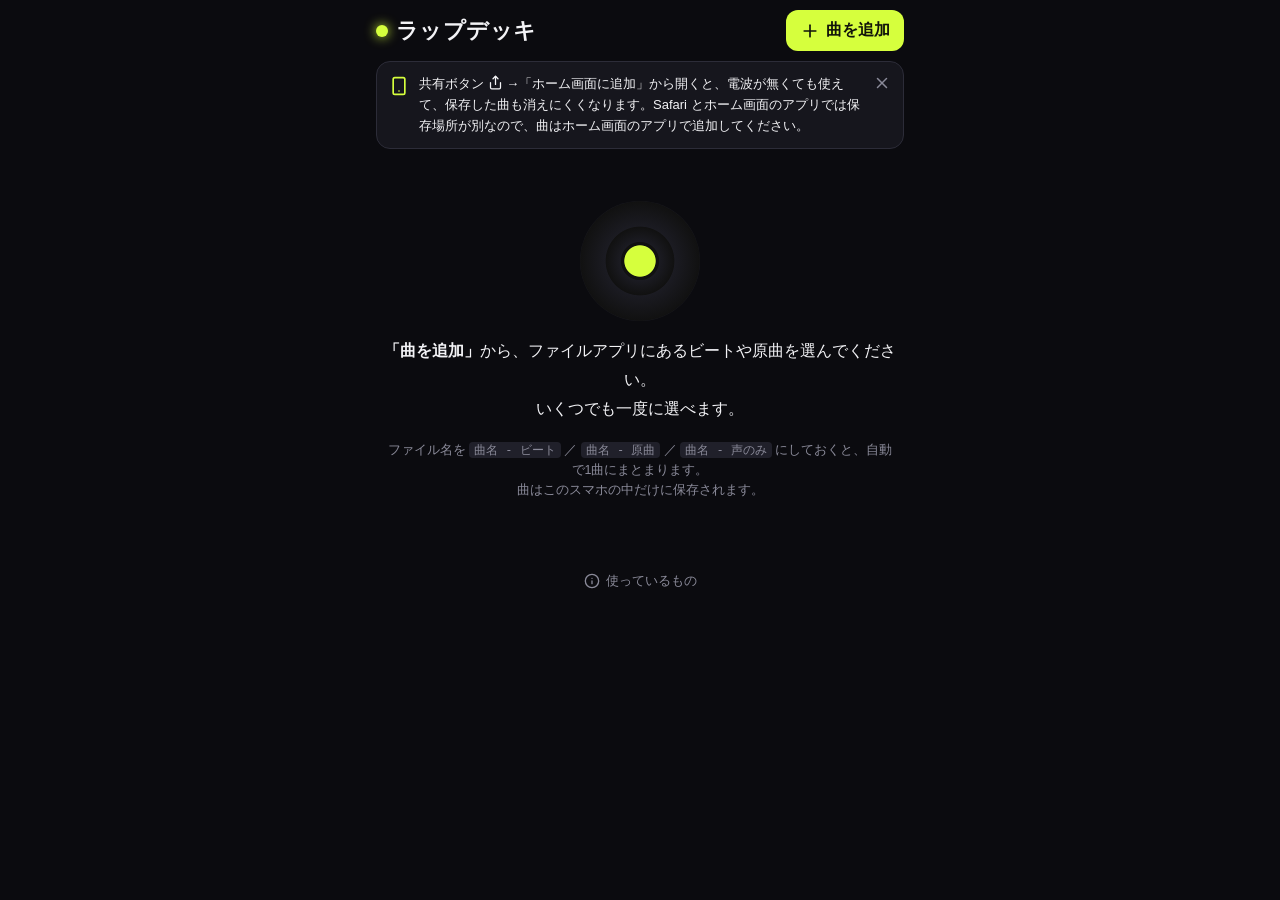
==== commit e970ab80: "曲の保存を消えにくくする：中身をコピーして保存し、1ファイルごとに曲まで保存 Co-Authored-By: Claude Opus 5.5 <noreply@anthropic.com>" ====
--- a/index.html
+++ b/index.html
@@ -27,7 +27,7 @@
 
   <div id="install" class="notice" hidden>
     <span data-icon="smartphone"></span>
-    <p>共有ボタン <span class="inline-ic" data-icon="share"></span> →「ホーム画面に追加」から開くと、電波が無くても使えて、保存した曲も消えにくくなります。</p>
+    <p>共有ボタン <span class="inline-ic" data-icon="share"></span> →「ホーム画面に追加」から開くと、電波が無くても使えて、保存した曲も消えにくくなります。Safari とホーム画面のアプリでは保存場所が別なので、曲はホーム画面のアプリで追加してください。</p>
     <button id="installClose" class="icon-btn" aria-label="閉じる" data-icon="x"></button>
   </div>
 
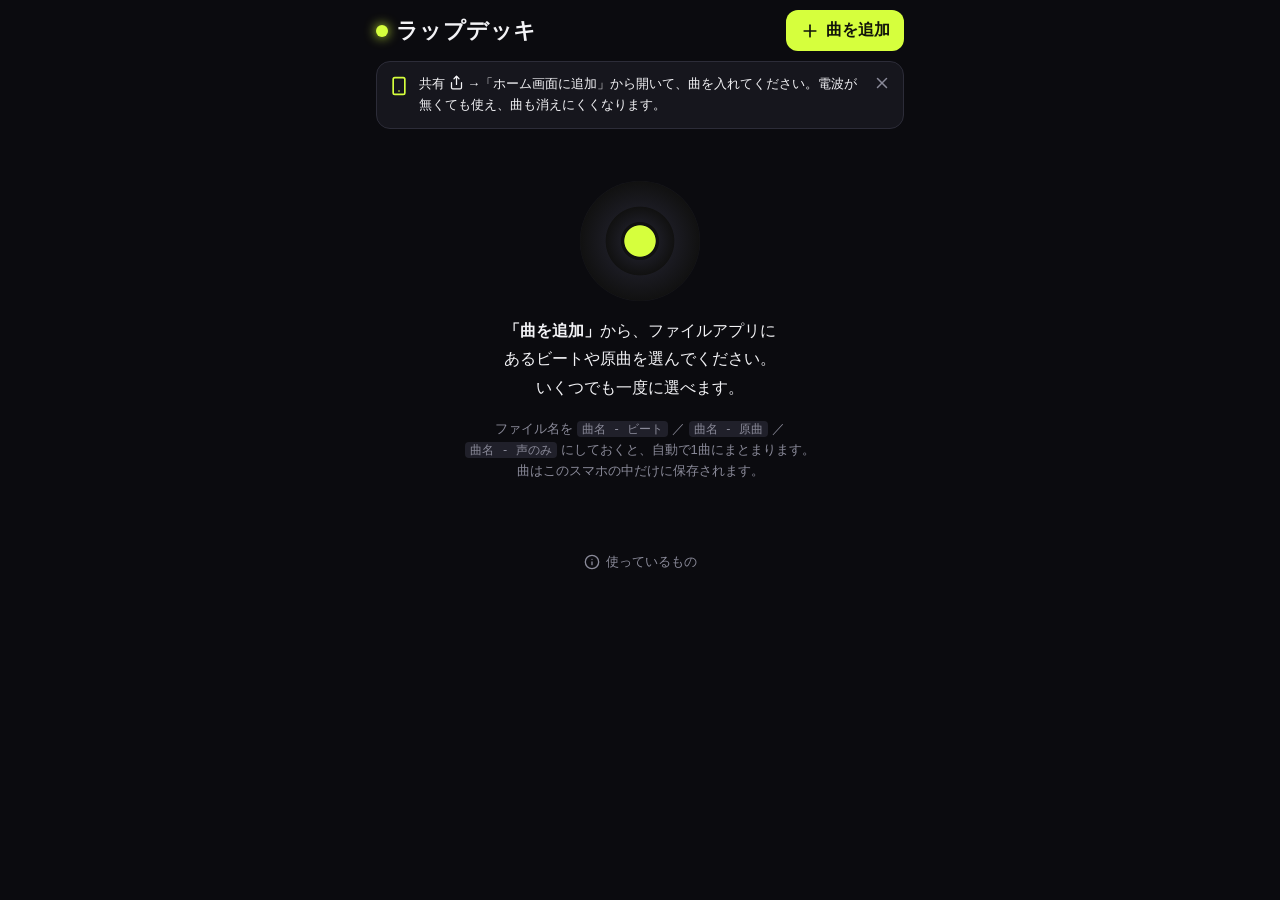
==== commit 48a23bad: "素材帳に合わせて見た目を見直す：共有したときの絵・キーボードで隠れない画面・字の折り返しと大きさ Co-Authored-By: Claude Opus 5.5 <noreply@anthropic." ====
--- a/index.html
+++ b/index.html
@@ -9,6 +9,16 @@
 <meta name="apple-mobile-web-app-title" content="ラップデッキ">
 <meta name="theme-color" content="#0b0b0f">
 <title>ラップデッキ</title>
+<!-- 共有したときの絵と字（絵の元は 共有画像/og.html） -->
+<meta name="description" content="ラップが始まる所を、数えて教えるビートプレイヤー。">
+<meta property="og:type" content="website">
+<meta property="og:title" content="ラップデッキ">
+<meta property="og:description" content="ラップが始まる所を、数えて教えるビートプレイヤー。">
+<meta property="og:url" content="https://olive10ma10.github.io/rap-deck/">
+<meta property="og:image" content="https://olive10ma10.github.io/rap-deck/og.png?v=1">
+<meta property="og:image:width" content="1200">
+<meta property="og:image:height" content="630">
+<meta name="twitter:card" content="summary_large_image">
 <link rel="manifest" href="manifest.webmanifest">
 <link rel="apple-touch-icon" href="icon-180.png">
 <link rel="icon" href="icon-192.png">
@@ -27,7 +37,7 @@
 
   <div id="install" class="notice" hidden>
     <span data-icon="smartphone"></span>
-    <p>共有ボタン <span class="inline-ic" data-icon="share"></span> →「ホーム画面に追加」から開くと、電波が無くても使えて、保存した曲も消えにくくなります。Safari とホーム画面のアプリでは保存場所が別なので、曲はホーム画面のアプリで追加してください。</p>
+    <p>共有 <span class="inline-ic" data-icon="share"></span> →「ホーム画面に追加」から開いて、曲を入れてください。電波が無くても使え、曲も消えにくくなります。</p>
     <button id="installClose" class="icon-btn" aria-label="閉じる" data-icon="x"></button>
   </div>
 
@@ -87,7 +97,7 @@
     <!-- 聴く：画面を消しても流れる -->
     <div class="listen">
       <div class="cover"><span id="coverTitle"></span><div class="count"></div></div>
-      <p class="hint center">画面を消しても流れ続けます。ロック画面からも操作できます。</p>
+      <p class="hint center">画面を消しても止まりません。<br>ロック画面からも操作できます。</p>
       <div class="next-row">
         <div class="next-info"><small>次の曲</small><span id="nextTitle">—</span></div>
         <button id="nextBtn" class="icon-btn" aria-label="次の曲" data-icon="skip-forward"></button>
--- a/style.css
+++ b/style.css
@@ -29,6 +29,7 @@
   font-family: -apple-system, "Hiragino Sans", "Noto Sans JP", sans-serif;
   -webkit-user-select: none; user-select: none; -webkit-touch-callout: none;
   padding: env(safe-area-inset-top) 0 env(safe-area-inset-bottom);
+  line-break: strict; /* 「ー」や小さい「ッ」を行の頭に置かない */
 }
 input, textarea, select { font: inherit; font-size: 16px; color: inherit; -webkit-user-select: text; user-select: text; }
 button, .btn { font: inherit; color: inherit; }
@@ -52,9 +53,9 @@
 .icon-btn .ic { width: 24px; height: 24px; }
 .link { background: transparent; color: var(--dim); font-size: 13px; padding: 8px; }
 .link .ic { width: 16px; height: 16px; }
-.hint { color: var(--dim); font-size: 12.5px; line-height: 1.6; margin: 6px 0; }
+.hint { color: var(--dim); font-size: 13px; line-height: 1.6; margin: 6px 0; text-wrap: pretty; }
 .center { text-align: center; }
-code { background: var(--panel2); padding: 1px 5px; border-radius: 4px; font-size: 12px; }
+code { background: var(--panel2); padding: 1px 5px; border-radius: 4px; font-size: 12px; white-space: nowrap; }
 
 .screen { display: none; max-width: 560px; margin: 0 auto; padding: 0 16px; }
 body[data-screen="library"] #library { display: block; }
@@ -75,7 +76,7 @@
   border-radius: 14px; padding: 12px; margin-bottom: 12px; font-size: 13px; line-height: 1.6;
 }
 .notice > span .ic { color: var(--accent); margin-top: 2px; }
-.notice p { margin: 0; flex: 1; }
+.notice p { margin: 0; flex: 1; text-wrap: pretty; }
 .notice .icon-btn { padding: 2px; margin: -2px -2px 0 0; }
 .notice .icon-btn .ic { width: 18px; height: 18px; color: var(--dim); }
 .inline-ic .ic { width: 15px; height: 15px; vertical-align: -2px; }
@@ -95,7 +96,7 @@
 }
 .card:active { transform: scale(.985); }
 .card-top { display: flex; align-items: baseline; gap: 8px; }
-.card .title { font-weight: 700; font-size: 16px; flex: 1; }
+.card .title { font-weight: 700; font-size: 16px; flex: 1; text-wrap: balance; }
 .card .dur { color: var(--dim); font-size: 13px; font-variant-numeric: tabular-nums; }
 .chips { display: flex; flex-wrap: wrap; gap: 6px; margin: 8px 0 6px; }
 .chip { display: inline-flex; align-items: center; gap: 4px; font-size: 12px; padding: 3px 9px 3px 7px; border-radius: 999px; background: var(--panel2); }
@@ -114,6 +115,7 @@
 .lib-foot { text-align: center; padding: 18px 0 24px; }
 
 .empty { text-align: center; padding: 40px 8px; line-height: 1.8; }
+.empty p, .hint.center { text-wrap: balance; }
 .vinyl-mini {
   width: 120px; height: 120px; margin: 0 auto 16px; border-radius: 50%;
   background: radial-gradient(circle, var(--accent) 0 18%, #111 19% 22%, #1b1b22 23%, #111 40%, #1b1b22 41%, #111 70%, #1b1b22 71%);
@@ -149,7 +151,7 @@
 }
 #cut .ic { opacity: .7; }
 #cut.on { background: var(--voice); color: #fff; transform: none; }
-.platter { flex: 1; position: relative; display: flex; align-items: center; justify-content: center; min-height: 0; height: 100%; container-type: size; }
+.platter { flex: 1; position: relative; padding: 8px; display: flex; align-items: center; justify-content: center; min-height: 0; height: 100%; container-type: size; }
 #disc {
   width: min(100%, 100cqh, 420px); aspect-ratio: 1; border-radius: 50%; position: relative; touch-action: none;
   background: repeating-radial-gradient(circle, #111 0 2px, #17171d 2px 4px), #111;
@@ -160,7 +162,7 @@
 #disc .mark { position: absolute; left: 50%; top: 4%; width: 3px; height: 22%; margin-left: -1.5px; background: var(--accent); border-radius: 2px; opacity: .9; }
 #disc .label {
   position: absolute; inset: 31%; border-radius: 50%; background: var(--accent); color: var(--accent-ink);
-  display: flex; align-items: center; justify-content: center; text-align: center; padding: 8%;
+  display: flex; align-items: center; justify-content: center; text-align: center; padding: 4%;
   font-weight: 800; font-size: 13px; line-height: 1.2; overflow: hidden;
 }
 #discLabel { display: -webkit-box; -webkit-line-clamp: 3; -webkit-box-orient: vertical; overflow: hidden; }
@@ -178,7 +180,7 @@
 }
 .next-row { display: flex; align-items: center; gap: 8px; width: min(100%, 360px); background: var(--panel); border-radius: 14px; padding: 6px 6px 6px 14px; }
 .next-info { flex: 1; min-width: 0; display: flex; flex-direction: column; }
-.next-info small { color: var(--dim); font-size: 11px; }
+.next-info small { color: var(--dim); font-size: 12px; }
 .next-info span { overflow: hidden; text-overflow: ellipsis; white-space: nowrap; font-size: 14px; }
 
 .count {
@@ -191,7 +193,7 @@
 
 .transport { display: grid; grid-template-columns: repeat(5, 1fr); gap: 8px; padding: 6px 0 14px; }
 .transport button { flex-direction: column; height: 60px; padding: 4px; gap: 2px; }
-.transport small { font-size: 10px; color: var(--dim); }
+.transport small { font-size: 11px; color: var(--dim); }
 .transport .playbtn { background: var(--accent); color: var(--accent-ink); }
 .transport .playbtn .ic { fill: currentColor; }
 #loop.on { box-shadow: inset 0 0 0 1.5px var(--accent); }
@@ -199,7 +201,8 @@
 
 /* ---- その場で開く画面（下から出さない） ---- */
 .panel {
-  position: fixed; inset: 0; z-index: 10; background: var(--bg); overflow-y: auto; overscroll-behavior: contain;
+  /* キーボードが出たら、見えている所だけに縮める（--vv-* は app.js が入れる） */
+  position: fixed; left: 0; right: 0; top: var(--vv-top, 0); height: var(--vv-h, 100dvh); z-index: 10; background: var(--bg); overflow-y: auto; overscroll-behavior: contain;
   padding: env(safe-area-inset-top) max(16px, calc((100vw - 560px) / 2)) env(safe-area-inset-bottom);
   -webkit-overflow-scrolling: touch;
   animation: panelIn .18s ease-out;
@@ -213,7 +216,7 @@
 }
 .ititle:focus { border-color: var(--accent); }
 .igroup { border: 1px solid var(--line); border-radius: 14px; padding: 12px; margin: 10px 0; }
-.igroup .small { color: var(--dim); font-size: 11px; display: block; margin-bottom: 6px; padding: 0; }
+.igroup .small { color: var(--dim); font-size: 12px; display: block; margin-bottom: 6px; padding: 0; }
 .ifile { display: flex; gap: 10px; align-items: flex-start; padding: 10px 0; border-top: 1px solid var(--line); }
 .igroup .ifile:first-of-type { margin-top: 10px; }
 .ifile.off { opacity: .4; }
@@ -228,7 +231,7 @@
 #editBody section:last-child { border-bottom: 0; }
 #editBody h3 { font-size: 14px; margin: 0 0 10px; display: flex; gap: 10px; align-items: baseline; color: var(--dim); }
 #editBody .val { color: var(--text); font-size: 18px; font-variant-numeric: tabular-nums; }
-.tag { font-size: 11px; background: var(--entry); color: #000; border-radius: 6px; padding: 1px 6px; }
+.tag { font-size: 12px; background: var(--entry); color: #000; border-radius: 6px; padding: 1px 6px; }
 .row { display: flex; gap: 8px; flex-wrap: wrap; }
 .row .tap { min-width: 84px; }
 #editBody .row:not(:first-child) { margin-top: 10px; }
